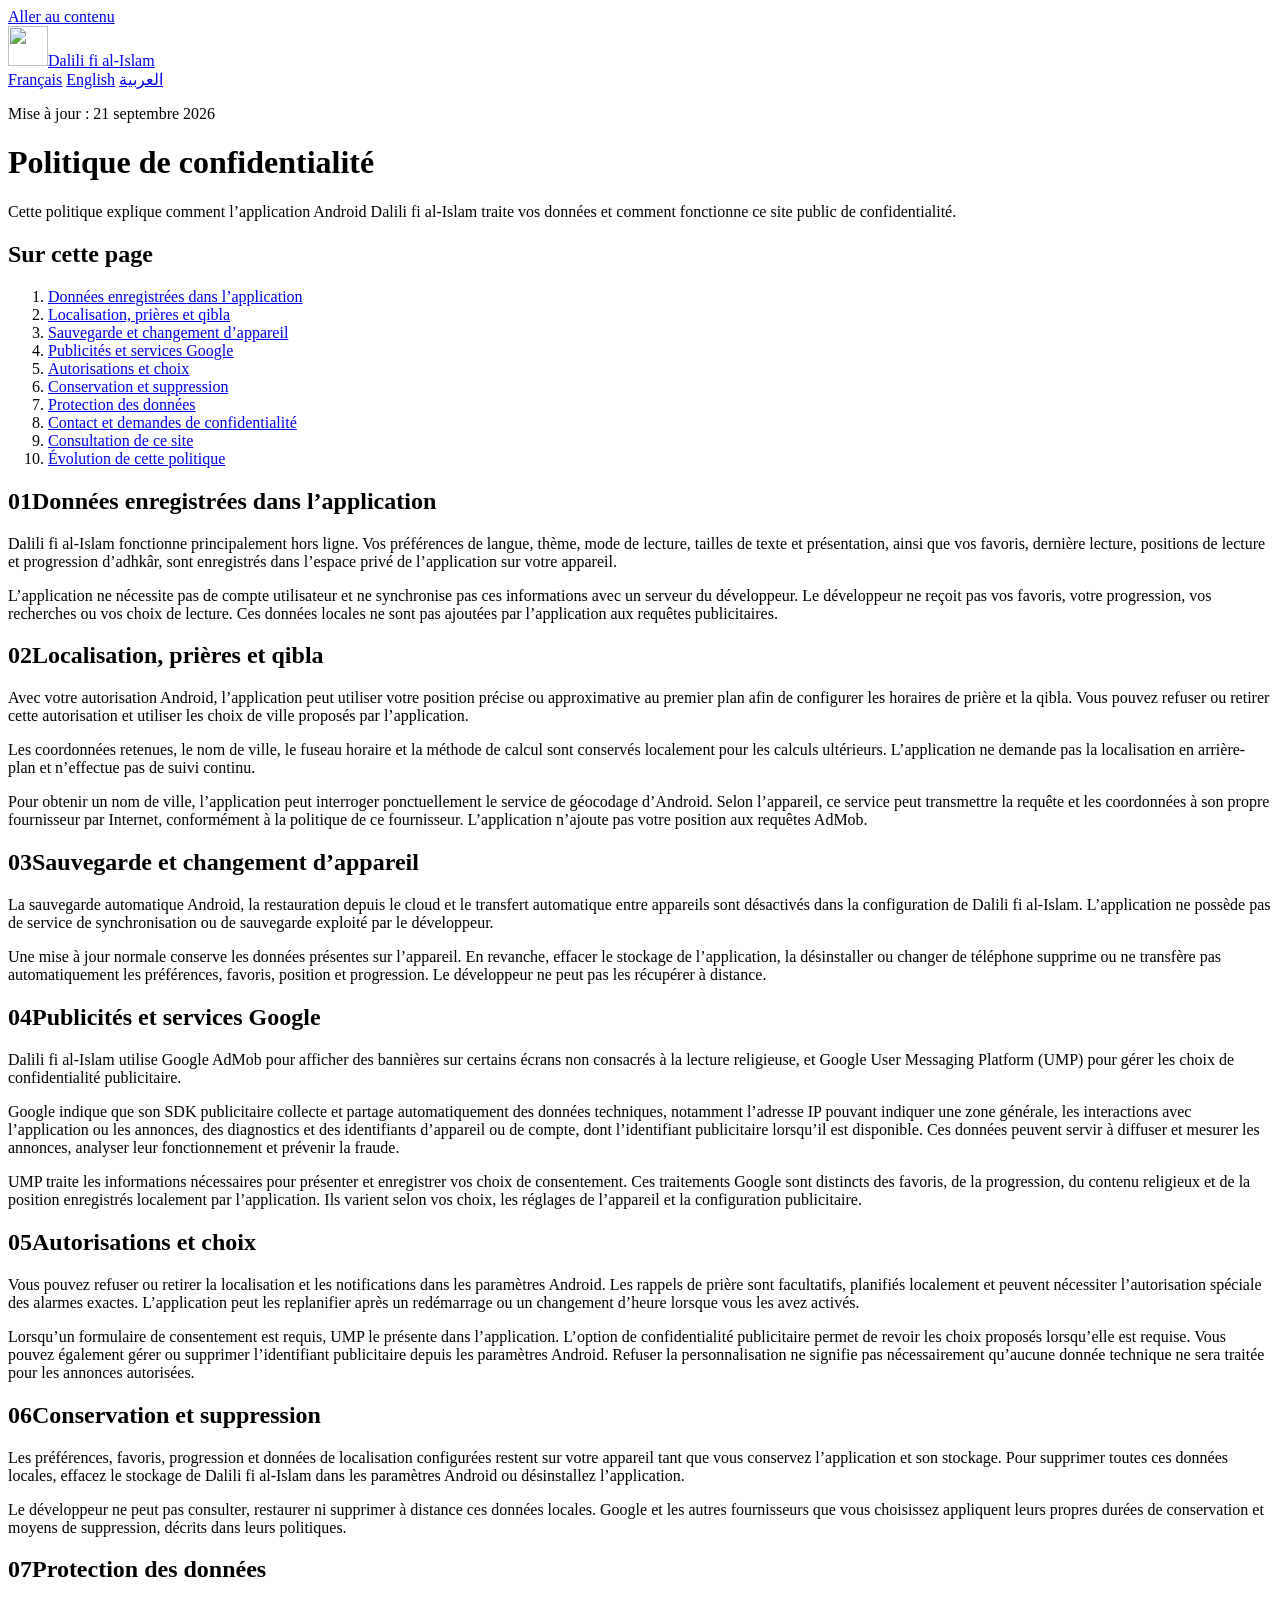
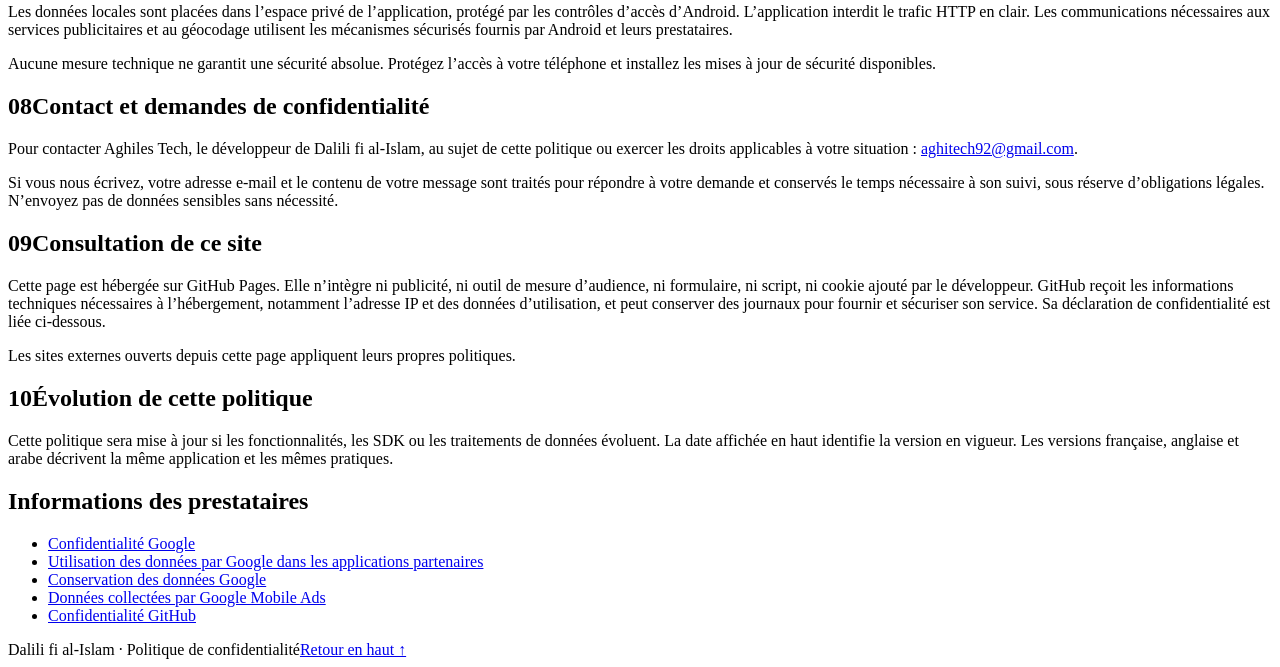
==== docs/index.html @ b2ae5cad "Publish Dalili fi al-Islam privacy site" ====
<!doctype html>
<html lang="fr" dir="ltr">
<head>
  <meta charset="utf-8">
  <meta name="viewport" content="width=device-width, initial-scale=1">
  <meta name="description" content="Politique de confidentialité — Dalili fi al-Islam. Mise à jour : 21 septembre 2026.">
  <meta name="theme-color" content="#123c43">
  <meta name="referrer" content="strict-origin-when-cross-origin">
  <meta http-equiv="Content-Security-Policy" content="default-src 'none'; style-src 'self'; img-src 'self'; base-uri 'none'; form-action 'none'">
  <title>Politique de confidentialité · Dalili fi al-Islam</title>
  <link rel="canonical" href="https://aghitech92.github.io/dalili-fi-al-islam-privacy/fr/">
  <link rel="alternate" hreflang="fr" href="https://aghitech92.github.io/dalili-fi-al-islam-privacy/fr/">
  <link rel="alternate" hreflang="en" href="https://aghitech92.github.io/dalili-fi-al-islam-privacy/en/">
  <link rel="alternate" hreflang="ar" href="https://aghitech92.github.io/dalili-fi-al-islam-privacy/ar/">
  <link rel="alternate" hreflang="x-default" href="https://aghitech92.github.io/dalili-fi-al-islam-privacy/">
  <link rel="icon" href="./icon.svg" type="image/svg+xml">
  <link rel="stylesheet" href="./styles.css">
</head>
<body id="top">
  <a class="skip" href="#main">Aller au contenu</a>
  <header class="site-header">
    <div class="header-inner">
      <a class="brand" href="./fr/"><img src="./icon.svg" alt="" width="40" height="40"><span>Dalili fi al-Islam</span></a>
      <nav class="languages" aria-label="Choisir la langue">
        <a href="./fr/" lang="fr" dir="ltr" hreflang="fr" aria-current="page">Français</a>
        <a href="./en/" lang="en" dir="ltr" hreflang="en">English</a>
        <a href="./ar/" lang="ar" dir="rtl" hreflang="ar">العربية</a>
      </nav>
    </div>
  </header>
  <main id="main" tabindex="-1">
    <div class="intro">
      <p class="updated"><time datetime="2026-09-21">Mise à jour : 21 septembre 2026</time></p>
      <h1>Politique de confidentialité</h1>
      <p class="lead">Cette politique explique comment l’application Android Dalili fi al-Islam traite vos données et comment fonctionne ce site public de confidentialité.</p>
    </div>
    <div class="document-layout">
      <aside class="toc">
        <nav aria-label="Sur cette page">
          <h2>Sur cette page</h2>
          <ol>
            <li><a href="#local">Données enregistrées dans l’application</a></li>
            <li><a href="#location">Localisation, prières et qibla</a></li>
            <li><a href="#backup">Sauvegarde et changement d’appareil</a></li>
            <li><a href="#ads">Publicités et services Google</a></li>
            <li><a href="#choices">Autorisations et choix</a></li>
            <li><a href="#retention">Conservation et suppression</a></li>
            <li><a href="#security">Protection des données</a></li>
            <li><a href="#contact">Contact et demandes de confidentialité</a></li>
            <li><a href="#website">Consultation de ce site</a></li>
            <li><a href="#changes">Évolution de cette politique</a></li>
          </ol>
        </nav>
      </aside>
      <article aria-label="Politique de confidentialité">
        <section id="local" aria-labelledby="heading-local">
          <h2 id="heading-local"><span class="number" aria-hidden="true">01</span>Données enregistrées dans l’application</h2>
          <p>Dalili fi al-Islam fonctionne principalement hors ligne. Vos préférences de langue, thème, mode de lecture, tailles de texte et présentation, ainsi que vos favoris, dernière lecture, positions de lecture et progression d’adhkâr, sont enregistrés dans l’espace privé de l’application sur votre appareil.</p>
          <p>L’application ne nécessite pas de compte utilisateur et ne synchronise pas ces informations avec un serveur du développeur. Le développeur ne reçoit pas vos favoris, votre progression, vos recherches ou vos choix de lecture. Ces données locales ne sont pas ajoutées par l’application aux requêtes publicitaires.</p>
        </section>
        <section id="location" aria-labelledby="heading-location">
          <h2 id="heading-location"><span class="number" aria-hidden="true">02</span>Localisation, prières et qibla</h2>
          <p>Avec votre autorisation Android, l’application peut utiliser votre position précise ou approximative au premier plan afin de configurer les horaires de prière et la qibla. Vous pouvez refuser ou retirer cette autorisation et utiliser les choix de ville proposés par l’application.</p>
          <p>Les coordonnées retenues, le nom de ville, le fuseau horaire et la méthode de calcul sont conservés localement pour les calculs ultérieurs. L’application ne demande pas la localisation en arrière-plan et n’effectue pas de suivi continu.</p>
          <p>Pour obtenir un nom de ville, l’application peut interroger ponctuellement le service de géocodage d’Android. Selon l’appareil, ce service peut transmettre la requête et les coordonnées à son propre fournisseur par Internet, conformément à la politique de ce fournisseur. L’application n’ajoute pas votre position aux requêtes AdMob.</p>
        </section>
        <section id="backup" aria-labelledby="heading-backup">
          <h2 id="heading-backup"><span class="number" aria-hidden="true">03</span>Sauvegarde et changement d’appareil</h2>
          <p>La sauvegarde automatique Android, la restauration depuis le cloud et le transfert automatique entre appareils sont désactivés dans la configuration de Dalili fi al-Islam. L’application ne possède pas de service de synchronisation ou de sauvegarde exploité par le développeur.</p>
          <p>Une mise à jour normale conserve les données présentes sur l’appareil. En revanche, effacer le stockage de l’application, la désinstaller ou changer de téléphone supprime ou ne transfère pas automatiquement les préférences, favoris, position et progression. Le développeur ne peut pas les récupérer à distance.</p>
        </section>
        <section id="ads" aria-labelledby="heading-ads">
          <h2 id="heading-ads"><span class="number" aria-hidden="true">04</span>Publicités et services Google</h2>
          <p>Dalili fi al-Islam utilise Google AdMob pour afficher des bannières sur certains écrans non consacrés à la lecture religieuse, et Google User Messaging Platform (UMP) pour gérer les choix de confidentialité publicitaire.</p>
          <p>Google indique que son SDK publicitaire collecte et partage automatiquement des données techniques, notamment l’adresse IP pouvant indiquer une zone générale, les interactions avec l’application ou les annonces, des diagnostics et des identifiants d’appareil ou de compte, dont l’identifiant publicitaire lorsqu’il est disponible. Ces données peuvent servir à diffuser et mesurer les annonces, analyser leur fonctionnement et prévenir la fraude.</p>
          <p>UMP traite les informations nécessaires pour présenter et enregistrer vos choix de consentement. Ces traitements Google sont distincts des favoris, de la progression, du contenu religieux et de la position enregistrés localement par l’application. Ils varient selon vos choix, les réglages de l’appareil et la configuration publicitaire.</p>
        </section>
        <section id="choices" aria-labelledby="heading-choices">
          <h2 id="heading-choices"><span class="number" aria-hidden="true">05</span>Autorisations et choix</h2>
          <p>Vous pouvez refuser ou retirer la localisation et les notifications dans les paramètres Android. Les rappels de prière sont facultatifs, planifiés localement et peuvent nécessiter l’autorisation spéciale des alarmes exactes. L’application peut les replanifier après un redémarrage ou un changement d’heure lorsque vous les avez activés.</p>
          <p>Lorsqu’un formulaire de consentement est requis, UMP le présente dans l’application. L’option de confidentialité publicitaire permet de revoir les choix proposés lorsqu’elle est requise. Vous pouvez également gérer ou supprimer l’identifiant publicitaire depuis les paramètres Android. Refuser la personnalisation ne signifie pas nécessairement qu’aucune donnée technique ne sera traitée pour les annonces autorisées.</p>
        </section>
        <section id="retention" aria-labelledby="heading-retention">
          <h2 id="heading-retention"><span class="number" aria-hidden="true">06</span>Conservation et suppression</h2>
          <p>Les préférences, favoris, progression et données de localisation configurées restent sur votre appareil tant que vous conservez l’application et son stockage. Pour supprimer toutes ces données locales, effacez le stockage de Dalili fi al-Islam dans les paramètres Android ou désinstallez l’application.</p>
          <p>Le développeur ne peut pas consulter, restaurer ni supprimer à distance ces données locales. Google et les autres fournisseurs que vous choisissez appliquent leurs propres durées de conservation et moyens de suppression, décrits dans leurs politiques.</p>
        </section>
        <section id="security" aria-labelledby="heading-security">
          <h2 id="heading-security"><span class="number" aria-hidden="true">07</span>Protection des données</h2>
          <p>Les données locales sont placées dans l’espace privé de l’application, protégé par les contrôles d’accès d’Android. L’application interdit le trafic HTTP en clair. Les communications nécessaires aux services publicitaires et au géocodage utilisent les mécanismes sécurisés fournis par Android et leurs prestataires.</p>
          <p>Aucune mesure technique ne garantit une sécurité absolue. Protégez l’accès à votre téléphone et installez les mises à jour de sécurité disponibles.</p>
        </section>
        <section id="contact" aria-labelledby="heading-contact">
          <h2 id="heading-contact"><span class="number" aria-hidden="true">08</span>Contact et demandes de confidentialité</h2>
          <p>Pour contacter Aghiles Tech, le développeur de Dalili fi al-Islam, au sujet de cette politique ou exercer les droits applicables à votre situation : <a href="mailto:aghitech92@gmail.com" dir="ltr">aghitech92@gmail.com</a>.</p>
          <p>Si vous nous écrivez, votre adresse e-mail et le contenu de votre message sont traités pour répondre à votre demande et conservés le temps nécessaire à son suivi, sous réserve d’obligations légales. N’envoyez pas de données sensibles sans nécessité.</p>
        </section>
        <section id="website" aria-labelledby="heading-website">
          <h2 id="heading-website"><span class="number" aria-hidden="true">09</span>Consultation de ce site</h2>
          <p>Cette page est hébergée sur GitHub Pages. Elle n’intègre ni publicité, ni outil de mesure d’audience, ni formulaire, ni script, ni cookie ajouté par le développeur. GitHub reçoit les informations techniques nécessaires à l’hébergement, notamment l’adresse IP et des données d’utilisation, et peut conserver des journaux pour fournir et sécuriser son service. Sa déclaration de confidentialité est liée ci-dessous.</p>
          <p>Les sites externes ouverts depuis cette page appliquent leurs propres politiques.</p>
        </section>
        <section id="changes" aria-labelledby="heading-changes">
          <h2 id="heading-changes"><span class="number" aria-hidden="true">10</span>Évolution de cette politique</h2>
          <p>Cette politique sera mise à jour si les fonctionnalités, les SDK ou les traitements de données évoluent. La date affichée en haut identifie la version en vigueur. Les versions française, anglaise et arabe décrivent la même application et les mêmes pratiques.</p>
        </section>
        <section class="providers" aria-labelledby="providers-title">
          <h2 id="providers-title">Informations des prestataires</h2>
          <ul>
            <li><a href="https://policies.google.com/privacy?hl=fr">Confidentialité Google</a></li>
            <li><a href="https://policies.google.com/technologies/partner-sites?hl=fr">Utilisation des données par Google dans les applications partenaires</a></li>
            <li><a href="https://policies.google.com/technologies/retention?hl=fr">Conservation des données Google</a></li>
            <li><a href="https://developers.google.com/admob/android/privacy/play-data-disclosure?hl=fr">Données collectées par Google Mobile Ads</a></li>
            <li><a href="https://docs.github.com/en/site-policy/privacy-policies/github-general-privacy-statement">Confidentialité GitHub</a></li>
          </ul>
        </section>
      </article>
    </div>
  </main>
  <footer><span>Dalili fi al-Islam · Politique de confidentialité</span><a href="#top">Retour en haut ↑</a></footer>
</body>
</html>
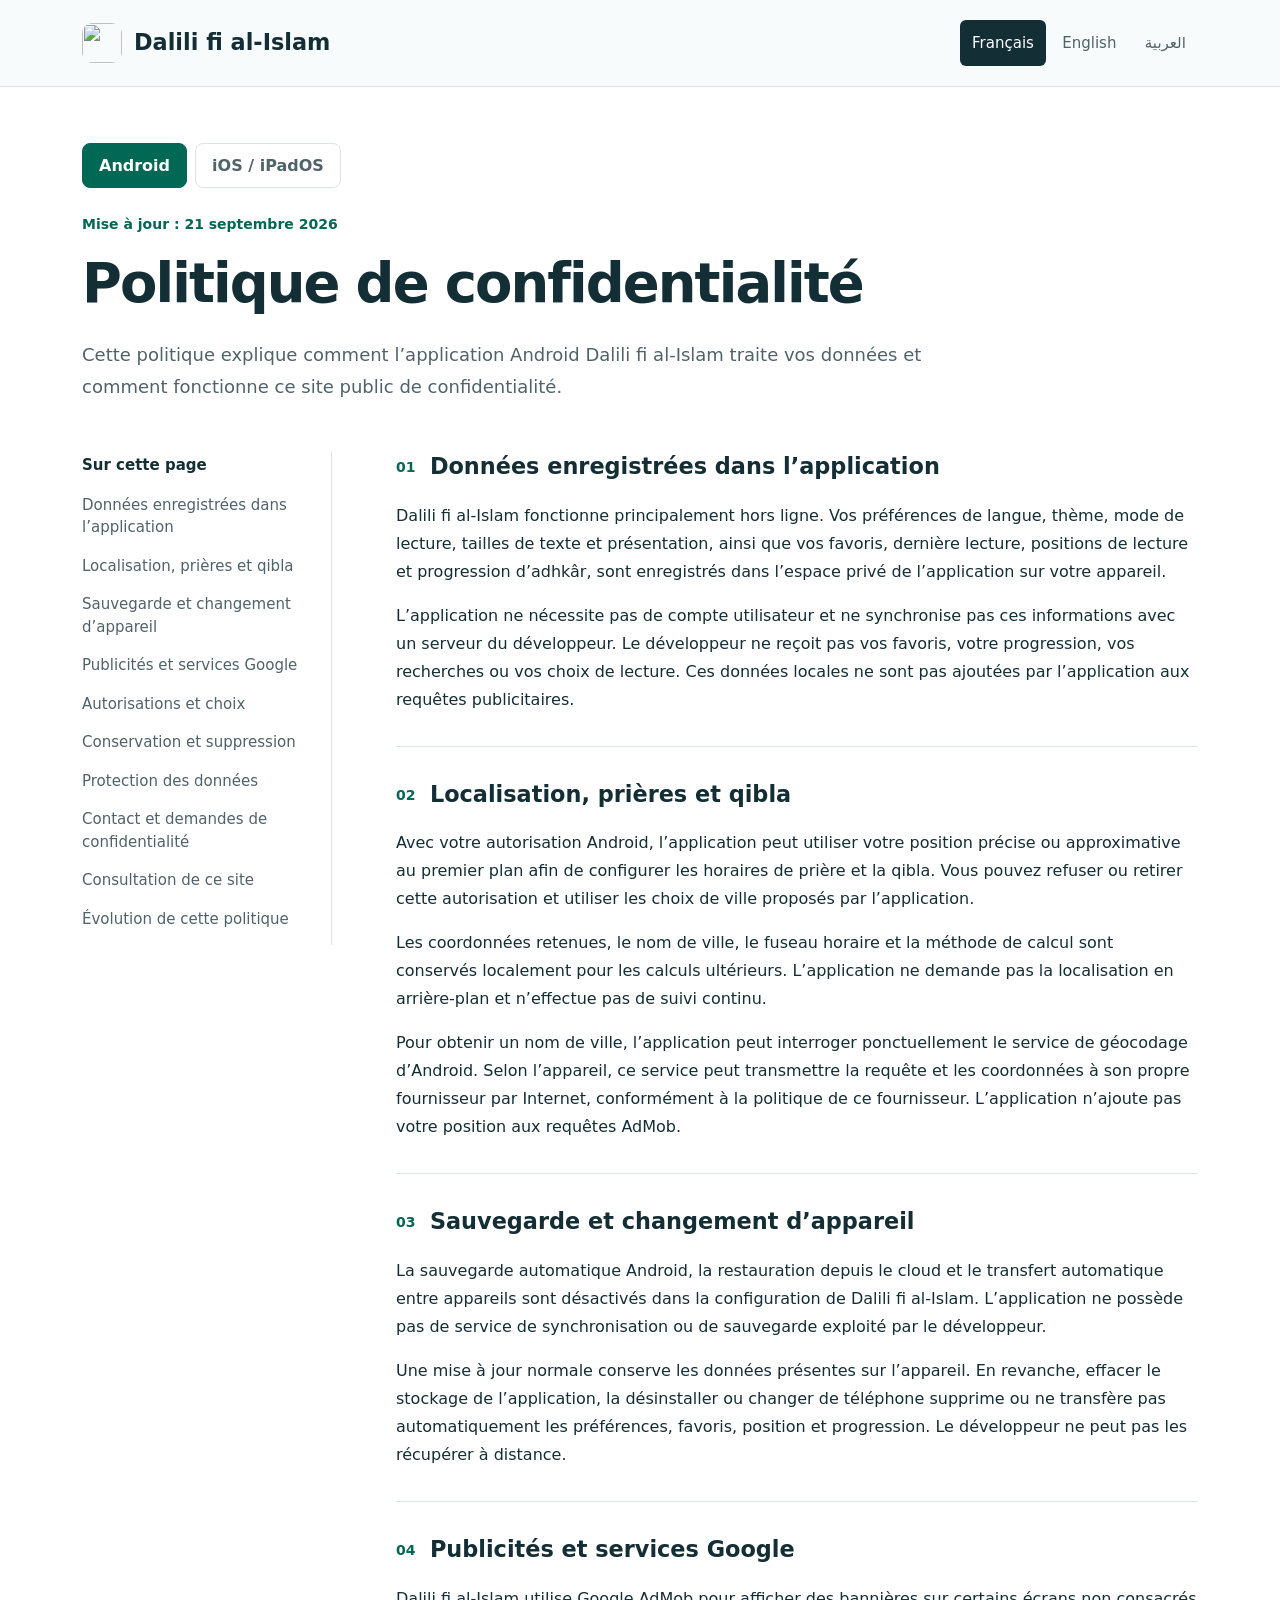
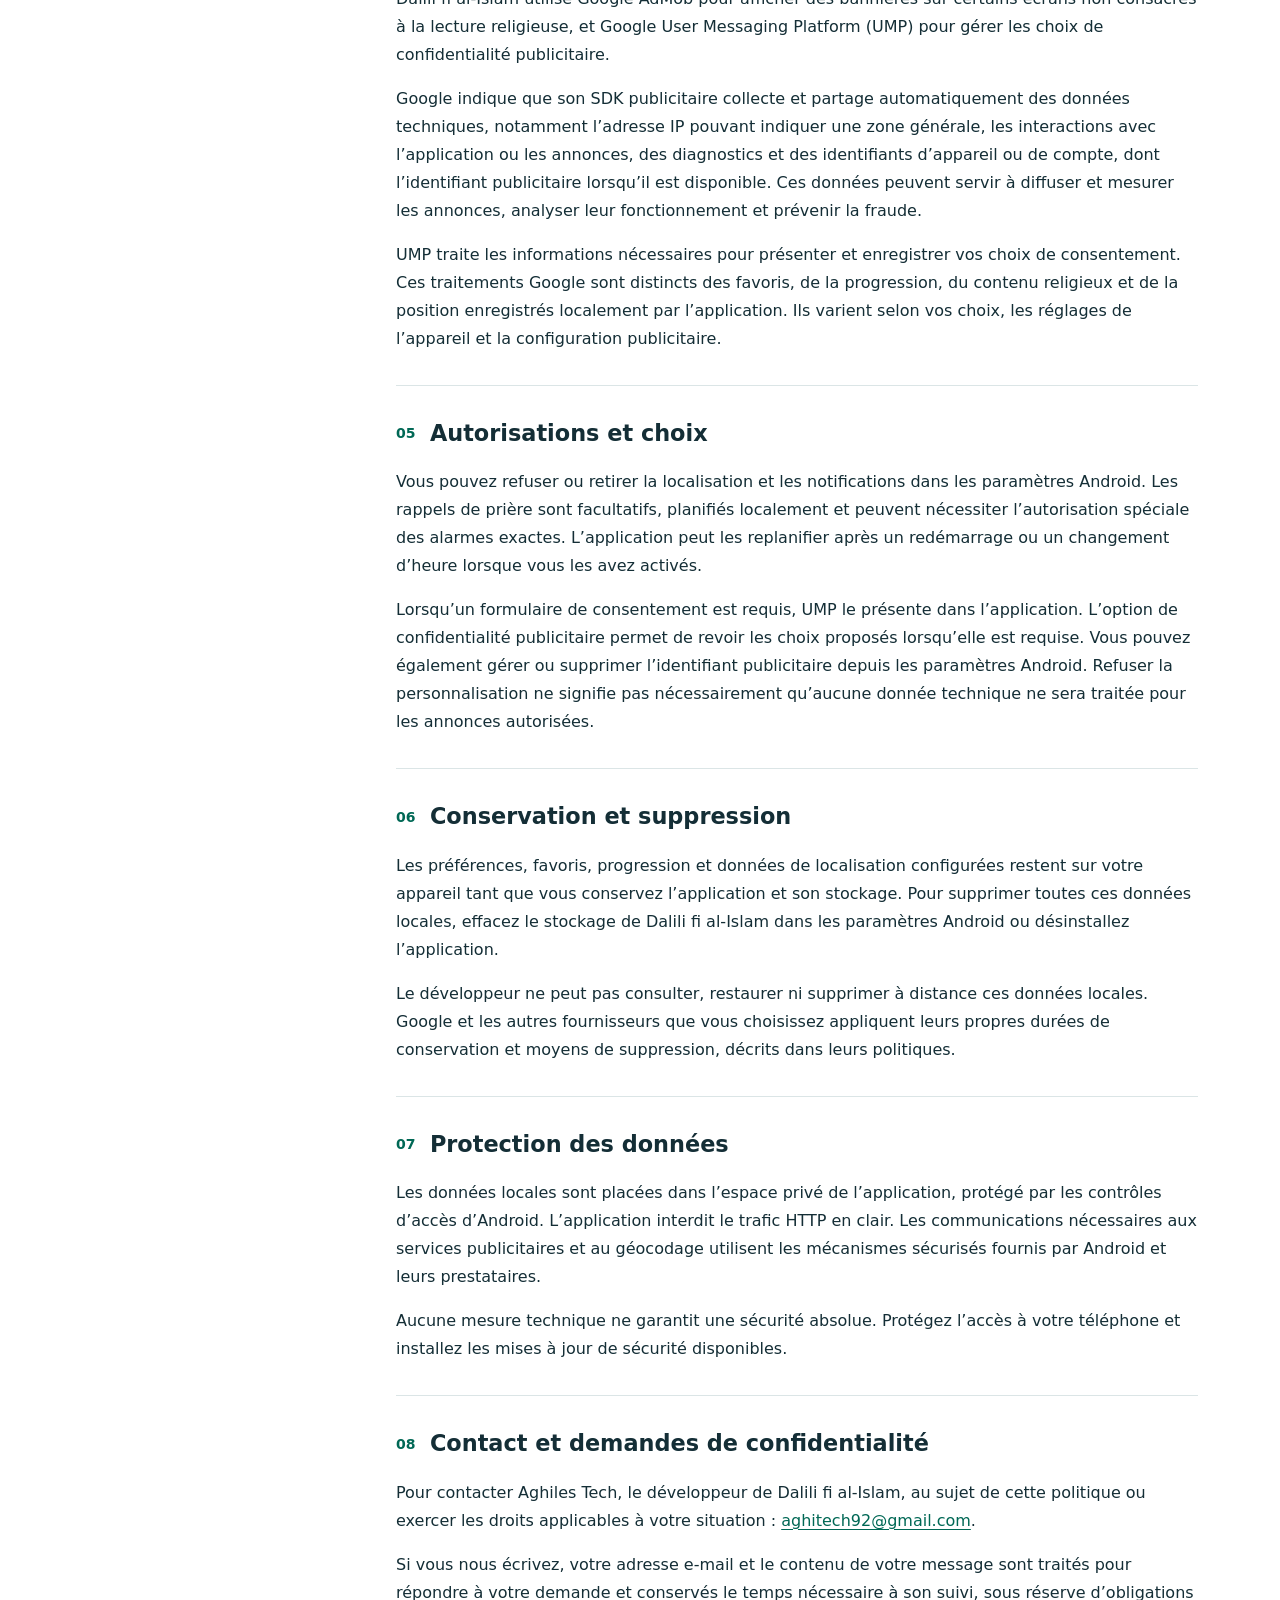
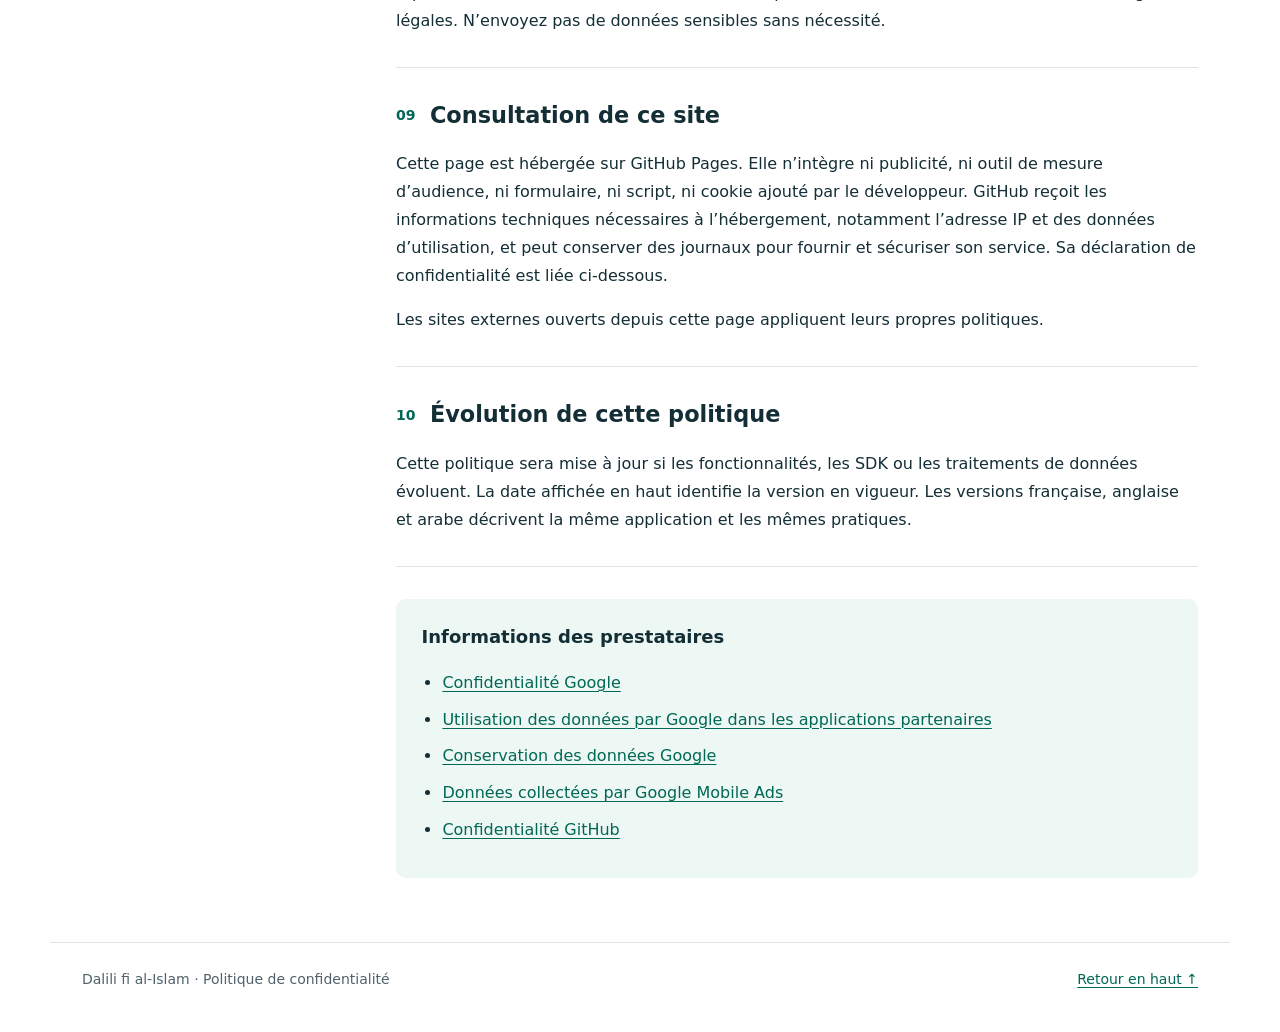
==== commit fdae213a: "Ajouter les politiques de confidentialité iOS et iPadOS" ====
--- a/docs/index.html
+++ b/docs/index.html
@@ -3,7 +3,7 @@
 <head>
   <meta charset="utf-8">
   <meta name="viewport" content="width=device-width, initial-scale=1">
-  <meta name="description" content="Politique de confidentialité — Dalili fi al-Islam. Mise à jour : 21 septembre 2026.">
+  <meta name="description" content="Politique de confidentialité — Dalili fi al-Islam — Android. Mise à jour : 21 septembre 2026.">
   <meta name="theme-color" content="#123c43">
   <meta name="referrer" content="strict-origin-when-cross-origin">
   <meta http-equiv="Content-Security-Policy" content="default-src 'none'; style-src 'self'; img-src 'self'; base-uri 'none'; form-action 'none'">
@@ -16,11 +16,11 @@
   <link rel="icon" href="./icon.svg" type="image/svg+xml">
   <link rel="stylesheet" href="./styles.css">
 </head>
-<body id="top">
+<body id="top" data-platform="android">
   <a class="skip" href="#main">Aller au contenu</a>
   <header class="site-header">
     <div class="header-inner">
-      <a class="brand" href="./fr/"><img src="./icon.svg" alt="" width="40" height="40"><span>Dalili fi al-Islam</span></a>
+      <a class="brand" href="./fr/"><img src="./icon.svg" alt="" width="40" height="40"><span dir="ltr">Dalili fi al-Islam</span></a>
       <nav class="languages" aria-label="Choisir la langue">
         <a href="./fr/" lang="fr" dir="ltr" hreflang="fr" aria-current="page">Français</a>
         <a href="./en/" lang="en" dir="ltr" hreflang="en">English</a>
@@ -30,6 +30,10 @@
   </header>
   <main id="main" tabindex="-1">
     <div class="intro">
+      <nav class="platforms" aria-label="Choisir la plateforme">
+        <a href="./fr/" dir="ltr" aria-current="page">Android</a>
+        <a href="./ios/fr/" dir="ltr">iOS / iPadOS</a>
+      </nav>
       <p class="updated"><time datetime="2026-09-21">Mise à jour : 21 septembre 2026</time></p>
       <h1>Politique de confidentialité</h1>
       <p class="lead">Cette politique explique comment l’application Android Dalili fi al-Islam traite vos données et comment fonctionne ce site public de confidentialité.</p>
--- a/docs/styles.css
+++ b/docs/styles.css
@@ -0,0 +1,50 @@
+:root{color-scheme:light;--ink:#142e36;--muted:#50626a;--accent:#006855;--gold:#9a6900;--line:#dbe5e6;--pale:#edf7f4;--paper:#fff;font-family:system-ui,-apple-system,"Segoe UI",Tahoma,Arial,sans-serif;font-size:100%;line-height:1.75;color:var(--ink);background:var(--paper);overflow-x:hidden}
+*{box-sizing:border-box}
+body{margin:0;min-width:0;overflow-x:hidden}
+a{color:var(--accent);text-underline-offset:.2em;text-decoration-thickness:.075em}
+a:hover{text-decoration-thickness:.14em}
+a:focus-visible{outline:3px solid var(--gold);outline-offset:5px;border-radius:3px}
+.skip{position:absolute;inset-inline-start:1rem;top:-6rem;z-index:10;background:white;padding:.8rem 1.2rem}
+.skip:focus{top:1rem}
+.site-header{border-block-end:1px solid var(--line);background:#f8fbfb}
+.header-inner{max-width:1180px;margin-inline:auto;padding:1.25rem 2rem;display:flex;align-items:center;justify-content:space-between;gap:1.5rem;flex-wrap:wrap}
+.brand{display:inline-flex;align-items:center;gap:.75rem;text-decoration:none;color:var(--ink);font-size:1.4rem;font-weight:750;line-height:1.3}
+.brand img{display:block;border-radius:11px}
+.languages{display:flex;flex-wrap:wrap;gap:.25rem}
+.languages a{padding:.55rem .7rem;min-height:44px;display:inline-flex;align-items:center;text-decoration:none;font-size:.9375rem;border:1px solid transparent;border-radius:6px;color:var(--muted)}
+.languages a:hover{background:var(--pale);color:var(--accent)}
+.languages a[aria-current=page]{background:var(--ink);color:white}
+main{max-width:1180px;min-width:0;margin-inline:auto;padding:3.5rem 2rem 2rem}
+.intro{max-width:850px;margin-block-end:3rem}
+.platforms{display:flex;flex-wrap:wrap;gap:.5rem;margin-block-end:1.5rem}
+.platforms a{padding:.55rem 1rem;min-height:44px;border:1px solid var(--line);border-radius:8px;text-decoration:none;font-weight:650;line-height:1.6;color:var(--muted)}
+.platforms a:hover{background:var(--pale);color:var(--accent)}
+.platforms a[aria-current=page]{background:var(--accent);border-color:var(--accent);color:white}
+.updated{font-size:.875rem;color:var(--accent);font-weight:650;margin:0 0 1rem}
+h1{font-size:clamp(2rem,4.5vw,3.4rem);line-height:1.14;letter-spacing:-.035em;font-weight:750;margin:0 0 1.5rem;overflow-wrap:anywhere}
+.lead{font-size:1.125rem;line-height:1.8;color:var(--muted);margin:0}
+.document-layout{display:grid;grid-template-columns:250px minmax(0,1fr);gap:4rem;align-items:start}
+.toc{position:sticky;top:1.5rem;padding-block:.25rem;padding-inline-end:1.5rem;border-inline-end:1px solid var(--line)}
+.toc h2{font-size:.9375rem;margin:0 0 .75rem}
+.toc ol{list-style:none;margin:0;padding:0}
+.toc li{margin-block:.3rem}
+.toc a{display:block;padding-block:.35rem;color:var(--muted);font-size:.9375rem;line-height:1.5;text-decoration:none}
+.toc a:hover{color:var(--accent);text-decoration:underline}
+article{min-width:0}
+article section{scroll-margin-top:1.5rem;padding-block-end:2rem;margin-block-end:2rem;border-block-end:1px solid var(--line)}
+h2{font-size:1.4rem;line-height:1.4;font-weight:700;margin:0 0 1.2rem;overflow-wrap:anywhere}
+.number{font-size:.875rem;font-weight:650;color:var(--accent);margin-inline-end:.9rem;vertical-align:middle;white-space:nowrap}
+p{margin:0 0 1rem;overflow-wrap:anywhere}
+p:last-child{margin-block-end:0}
+.providers{background:var(--pale);padding:1.6rem;border-radius:10px;border:0}
+.providers h2{font-size:1.125rem}
+.providers ul{padding-inline-start:1.3rem;margin:0}
+.providers li{margin-block:.55rem}
+footer{max-width:1180px;margin-inline:auto;padding:1.5rem 2rem 2.5rem;display:flex;justify-content:space-between;gap:1rem;flex-wrap:wrap;color:var(--muted);font-size:.875rem;border-block-start:1px solid var(--line)}
+[dir=rtl] h1{letter-spacing:0;line-height:1.45}
+[dir=rtl] p{line-height:2}
+[dir=rtl] .brand{direction:ltr;unicode-bidi:isolate}
+a[dir=ltr]{unicode-bidi:isolate;display:inline-block}
+@media(max-width:900px){.document-layout{grid-template-columns:minmax(0,1fr);gap:2rem}.toc{position:static;border-inline-end:0;background:#f8fbfb;border:1px solid var(--line);border-radius:8px;padding:1.25rem}.toc ol{columns:2;column-gap:2rem}.toc li{break-inside:avoid}.toc a{padding-block:.55rem}.intro{margin-block-end:2rem}}
+@media(max-width:520px){.header-inner{padding:1rem;gap:1rem;display:grid;grid-template-columns:minmax(0,1fr)}.brand{max-width:100%;overflow-wrap:anywhere}.languages{gap:.15rem;max-width:100%}.languages a{padding:.55rem .6rem}main{padding:2.2rem 1.2rem 1rem}.intro,.document-layout,.toc,article{min-width:0;max-width:100%}.toc ol{columns:1}.lead{font-size:1rem}h2{font-size:1.25rem}footer{padding:1.2rem}.providers{padding:1.25rem}}
+@media print{.site-header,.toc,.skip,footer{display:none}main{max-width:none;padding:0}.document-layout{display:block}.intro{margin-block-end:2rem}article section{break-inside:avoid;margin-block-end:1rem;padding-block-end:1rem}a{color:inherit}.providers{background:none;border:1px solid #aaa}h1{font-size:2rem}}
